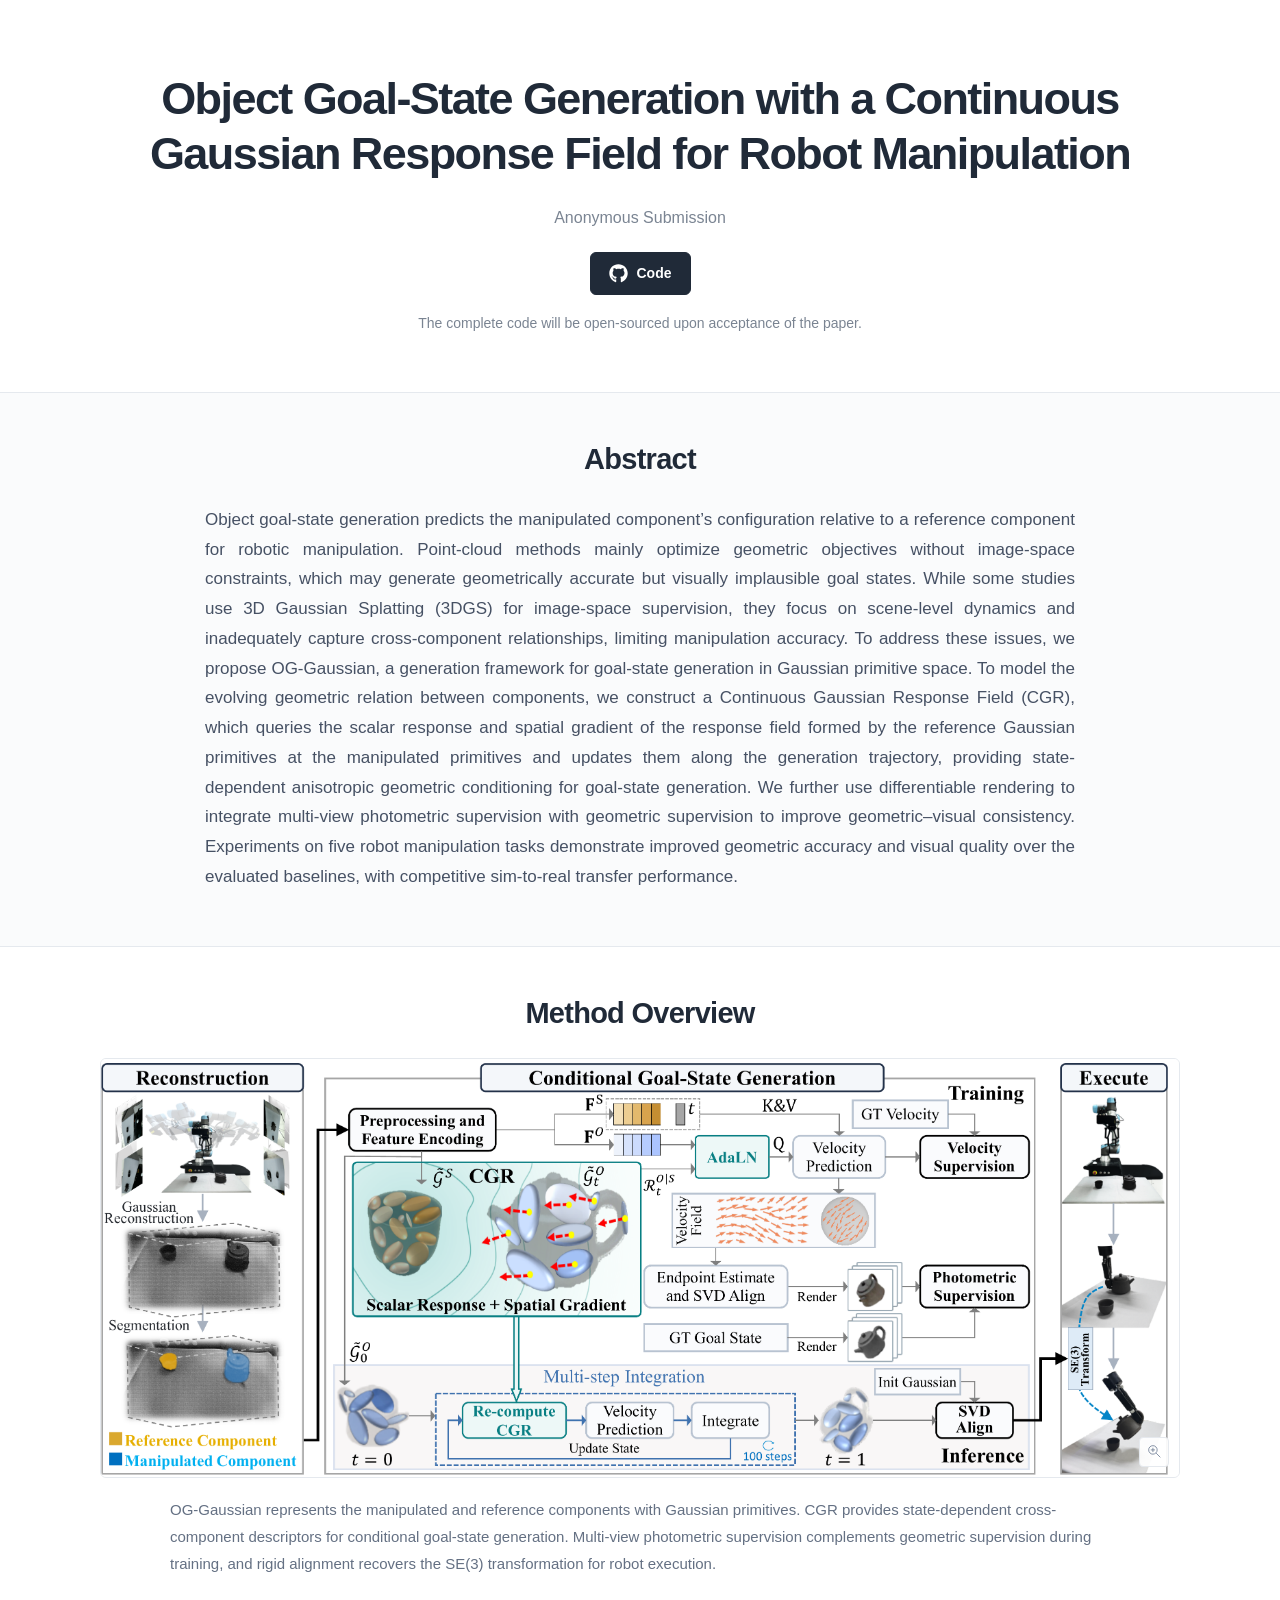
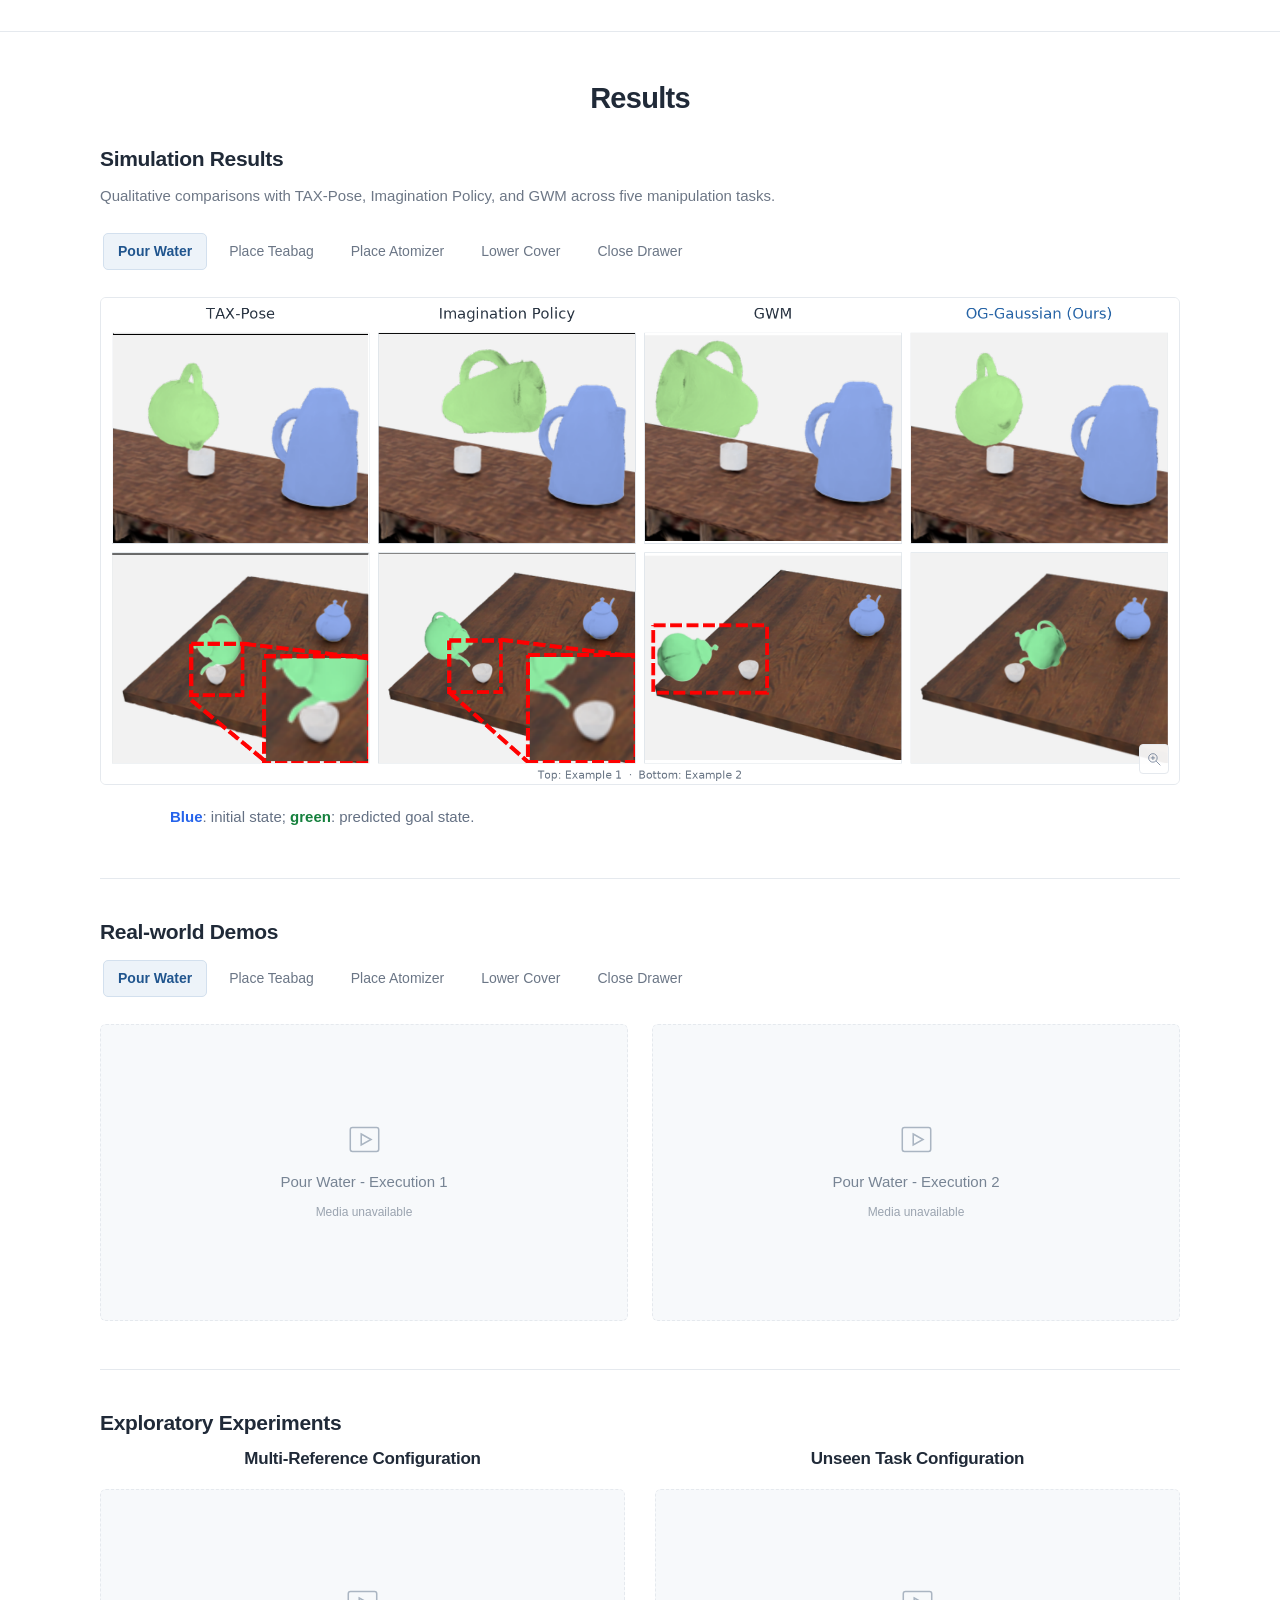
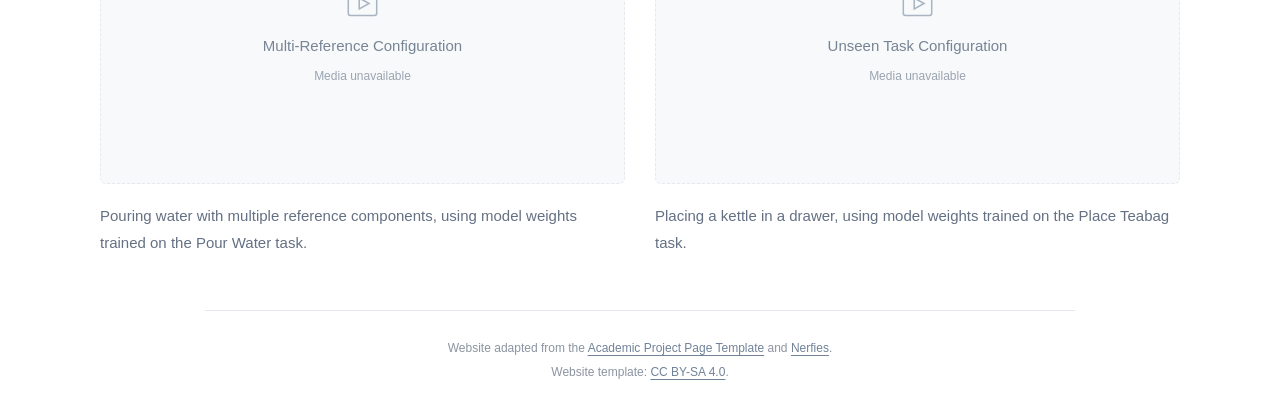
==== OG-Gaussian-standalone.html @ 36508d86 "Initial project release" ====
<!DOCTYPE html>
<html lang="en">
<head>
  <meta charset="utf-8">
  <meta name="viewport" content="width=device-width, initial-scale=1">
  <meta name="description" content="OG-Gaussian: object goal-state generation with a Continuous Gaussian Response Field for robot manipulation. Anonymous submission.">
  <meta name="robots" content="noindex, nofollow, noarchive">
  <meta name="referrer" content="no-referrer">
  <meta name="theme-color" content="#ffffff">
  <title>OG-Gaussian | Anonymous Submission</title>
  <link rel="icon" type="image/svg+xml" href="[data-uri]">
  <style>
:root {
  color-scheme: light;
  --ink: #202a38;
  --body: #465164;
  --muted: #7a8492;
  --accent: #2563a6;
  --line: #e5e9ee;
  --surface: #f7f9fb;
  font-family: Inter, "Helvetica Neue", Arial, sans-serif;
  font-synthesis: none;
  text-rendering: optimizeLegibility;
  -webkit-font-smoothing: antialiased;
}
* { box-sizing: border-box; }
html { scroll-behavior: smooth; }
body { margin: 0; color: var(--body); background: #fff; font-size: 17px; line-height: 1.75; }
[hidden] { display: none !important; }
button, a { -webkit-tap-highlight-color: transparent; }
button { font: inherit; }
a { color: var(--accent); text-underline-offset: 3px; }
a:hover { text-decoration-thickness: 2px; }
button:focus-visible, a:focus-visible, [tabindex="0"]:focus-visible { outline: 3px solid #77a6d8; outline-offset: 5px; }
.page-width { width: min(1080px, calc(100% - 64px)); margin-inline: auto; }
.reading-width { width: min(870px, calc(100% - 64px)); margin-inline: auto; }
.skip-link { position: absolute; top: 12px; left: 16px; padding: 8px 14px; background: #fff; transform: translateY(-160%); z-index: 10; }
.skip-link:focus { transform: translateY(0); }
.paper-header { padding: 72px 0 57px; text-align: center; }
.method-name { margin: 0 0 14px; color: var(--accent); font-size: 16px; font-weight: 700; letter-spacing: .08em; }
h1 { max-width: 1020px; margin: 0 auto; color: var(--ink); font-size: clamp(30px, 3.7vw, 45px); font-weight: 750; line-height: 1.22; letter-spacing: -.035em; text-wrap: balance; }
.submission-status { margin: 22px 0 20px; color: var(--muted); font-size: 16px; }
.code-release-note { margin: 16px 0 0; color: var(--muted); font-size: 14px; }
.code-link { display: inline-flex; align-items: center; justify-content: center; gap: 9px; min-height: 43px; padding: 7px 18px; border: 1px solid var(--ink); border-radius: 6px; background: var(--ink); color: #fff; font-size: 14px; font-weight: 600; line-height: 1.5; text-decoration: none; transition: background .16s, border-color .16s; }
.code-link:not([aria-disabled="true"]):hover { background: var(--accent); border-color: var(--accent); }
.code-link[aria-disabled="true"] { border-color: var(--line); background: var(--surface); color: #5c6777; cursor: default; }
.code-link svg { width: 19px; height: 19px; }
.paper-section { padding: 48px 0 54px; border-top: 1px solid var(--line); scroll-margin-top: 24px; }
.abstract-section { background: #fafbfc; }
h2 { margin: 0 0 26px; color: var(--ink); font-size: 29px; font-weight: 650; line-height: 1.3; letter-spacing: -.025em; text-align: center; }
h3 { margin: 0 0 10px; color: var(--ink); font-size: 21px; font-weight: 600; line-height: 1.4; letter-spacing: -.015em; }
.abstract-text { margin: 0; text-align: justify; }
.media-figure { margin: 0; }
figcaption { max-width: 940px; margin: 18px auto 0; color: #647083; font-size: 15px; line-height: 1.8; text-align: left; }
.state-color { font-weight: 600; }
.state-color--initial { color: #2563eb; }
.state-color--goal { color: #15803d; }
.media-slot { position: relative; display: grid; align-items: center; width: 100%; min-width: 0; overflow: hidden; border: 1px solid var(--line); border-radius: 6px; background: #fff; }
.media-slot.is-empty { border-style: dashed; background: var(--surface); }
.method-slot { min-height: 290px; }
.comparison-slot { min-height: 330px; }
.video-slot { aspect-ratio: 16 / 9; }
.media-placeholder { display: flex; align-items: center; justify-content: center; flex-direction: column; gap: 7px; width: 100%; height: 100%; min-height: inherit; padding: 38px 20px; background: var(--surface); text-align: center; }
.placeholder-icon { width: 35px; height: 35px; margin-bottom: 5px; color: #aab5c2; }
.placeholder-label { color: #778494; font-size: 15px; font-weight: 500; }
.placeholder-note { color: #9ba4b0; font-size: 12px; }
.image-trigger { position: relative; display: block; width: 100%; margin: 0; padding: 0; border: 0; background: #fff; cursor: zoom-in; }
.image-trigger img { display: block; width: 100%; height: auto; }
.image-trigger:focus-visible { outline-offset: -5px; }
.zoom-hint { position: absolute; right: 10px; bottom: 10px; display: grid; place-items: center; width: 30px; height: 30px; border: 1px solid var(--line); border-radius: 4px; background: rgb(255 255 255 / 92%); color: #60718a; }
.zoom-hint svg { width: 17px; height: 17px; }
.media-slot video { display: block; width: 100%; height: 100%; max-height: 75vh; object-fit: contain; background: #111722; }
.media-slot.has-media { min-height: 0; }
.results-group + .results-group { margin-top: 48px; padding-top: 38px; border-top: 1px solid var(--line); }
.section-description { max-width: 870px; margin: 0 0 21px; color: #6d7786; font-size: 15px; }
.task-tabs { display: flex; gap: 7px; margin-bottom: 18px; padding: 3px 3px 9px; overflow-x: auto; scrollbar-width: thin; }
.task-tab { flex: 0 0 auto; padding: 7px 14px; border: 1px solid transparent; border-radius: 5px; background: transparent; color: #6b7686; font-size: 14px; line-height: 1.5; cursor: pointer; transition: color .15s, background .15s; }
.task-tab:hover { background: var(--surface); color: var(--accent); }
.task-tab[aria-selected="true"] { border-color: #d3e0ee; background: #edf3f9; color: #20558e; font-weight: 600; }
.task-panel { outline: none; }
.real-world-gallery { max-width: 1080px; margin-inline: auto; }
.media-grid { display: grid; grid-template-columns: repeat(2, minmax(0, 1fr)); gap: 24px; }
.toy-grid { display: grid; grid-template-columns: repeat(2, minmax(0, 1fr)); gap: 30px; }
.toy-case h4 { margin: 0 0 18px; color: var(--ink); text-align: center; font-size: 17px; font-weight: 600; line-height: 1.4; letter-spacing: -.015em; }
.site-footer { padding: 24px 0 32px; border-top: 1px solid var(--line); color: #8b94a0; text-align: center; font-size: 12px; line-height: 1.7; }
.site-footer p { margin: 3px 0; }
.site-footer a { color: #718299; }
.noscript-message { padding: 20px 0; font-size: 14px; }
.image-viewer { width: fit-content; max-width: 96vw; max-height: 94vh; margin: auto; padding: 48px 20px 16px; border: 0; border-radius: 8px; background: #fff; box-shadow: 0 15px 80px rgb(0 0 0 / 20%); }
.image-viewer::backdrop { background: rgb(14 22 34 / 80%); }
.image-viewer img { display: block; max-width: 90vw; max-height: 76vh; margin: auto; object-fit: contain; }
.image-viewer p { max-width: 900px; margin: 12px auto 0; font-size: 14px; text-align: center; }
.image-viewer p:empty { display: none; }
.viewer-close { position: absolute; top: 5px; right: 8px; width: 36px; height: 36px; padding: 0; border: 0; background: transparent; color: #536074; font-size: 29px; line-height: 1; cursor: pointer; }
body.viewer-open { overflow: hidden; }
@media (max-width: 700px) {
  body { font-size: 16px; line-height: 1.8; }
  .page-width, .reading-width { width: calc(100% - 36px); }
  .paper-header { padding: 44px 0 37px; }
  h1 { font-size: clamp(27px, 5vw, 35px); line-height: 1.3; }
  .method-name { margin-bottom: 12px; font-size: 14px; }
  .submission-status { margin-top: 18px; font-size: 14px; }
  .paper-section { padding: 34px 0 39px; }
  h2 { margin-bottom: 23px; font-size: 25px; }
  h3 { font-size: 19px; }
  .abstract-text { text-align: left; }
  .method-slot { min-height: 190px; }
  .comparison-slot { min-height: 240px; }
  figcaption { margin-top: 13px; font-size: 14px; }
  .section-description { font-size: 14px; }
  .task-tabs { gap: 3px; margin-inline: -3px; }
  .task-tab { padding-inline: 11px; font-size: 13px; }
  .results-group + .results-group { margin-top: 33px; padding-top: 29px; }
  .toy-grid { grid-template-columns: 1fr; gap: 30px; }
  .site-footer { padding-bottom: 24px; font-size: 11px; }
}
@media (prefers-reduced-motion: reduce) {
  html { scroll-behavior: auto; }
  *, *::before, *::after { transition: none !important; }
}




</style>
  <!-- Standalone snapshot. Regenerate with scripts/export_standalone.py after editing the source page. -->
  
  
</head>
<body>
  <a class="skip-link" href="#abstract">Skip to content</a>
  <main>
    <!-- 1. Title and anonymous code link. No author or affiliation information. -->
    <header class="paper-header page-width" id="top">
      <h1>Object Goal-State Generation with a Continuous Gaussian Response Field for Robot Manipulation</h1>
      <p class="submission-status">Anonymous Submission</p>
      <a class="code-link" id="code-link" href="https://anonymous.4open.science/r/OG-Gaussian_code-47EC/" target="_self" rel="noopener noreferrer">
        <!-- GitHub icon: Font Awesome Free 5.15.1, CC BY 4.0, https://fontawesome.com/license/free -->
        <svg class="github-icon" viewBox="0 0 496 512" fill="currentColor" aria-hidden="true" focusable="false">
          <path d="M165.9 397.4c0 2-2.3 3.6-5.2 3.6-3.3.3-5.6-1.3-5.6-3.6 0-2 2.3-3.6 5.2-3.6 3-.3 5.6 1.3 5.6 3.6zm-31.1-4.5c-.7 2 1.3 4.3 4.3 4.9 2.6 1 5.6 0 6.2-2s-1.3-4.3-4.3-5.2c-2.6-.7-5.5.3-6.2 2.3zm44.2-1.7c-2.9.7-4.9 2.6-4.6 4.9.3 2 2.9 3.3 5.9 2.6 2.9-.7 4.9-2.6 4.6-4.6-.3-1.9-3-3.2-5.9-2.9zM244.8 8C106.1 8 0 113.3 0 252c0 110.9 69.8 205.8 169.5 239.2 12.8 2.3 17.3-5.6 17.3-12.1 0-6.2-.3-40.4-.3-61.4 0 0-70 15-84.7-29.8 0 0-11.4-29.1-27.8-36.6 0 0-22.9-15.7 1.6-15.4 0 0 24.9 2 38.6 25.8 21.9 38.6 58.6 27.5 72.9 20.9 2.3-16 8.8-27.1 16-33.7-55.9-6.2-112.3-14.3-112.3-110.5 0-27.5 7.6-41.3 23.6-58.9-2.6-6.5-11.1-33.3 2.6-67.9 20.9-6.5 69 27 69 27 20-5.6 41.5-8.5 62.8-8.5s42.8 2.9 62.8 8.5c0 0 48.1-33.6 69-27 13.7 34.7 5.2 61.4 2.6 67.9 16 17.7 25.8 31.5 25.8 58.9 0 96.5-58.9 104.2-114.8 110.5 9.2 7.9 17 22.9 17 46.4 0 33.7-.3 75.4-.3 83.6 0 6.5 4.6 14.4 17.3 12.1C428.2 457.8 496 362.9 496 252 496 113.3 383.5 8 244.8 8zM97.2 352.9c-1.3 1-1 3.3.7 5.2 1.6 1.6 3.9 2.3 5.2 1 1.3-1 1-3.3-.7-5.2-1.6-1.6-3.9-2.3-5.2-1zm-10.8-8.1c-.7 1.3.3 2.9 2.3 3.9 1.6 1 3.6.7 4.3-.7.7-1.3-.3-2.9-2.3-3.9-2-.6-3.6-.3-4.3.7zm32.4 35.6c-1.6 1.3-1 4.3 1.3 6.2 2.3 2.3 5.2 2.6 6.5 1 1.3-1.3.7-4.3-1.3-6.2-2.2-2.3-5.2-2.6-6.5-1zm-11.4-14.7c-1.6 1-1.6 3.6 0 5.9 1.6 2.3 4.3 3.3 5.6 2.3 1.6-1.3 1.6-3.9 0-6.2-1.4-2.3-4-3.3-5.6-2z"/>
        </svg>
        <span>Code</span>
      </a>
      <p class="code-release-note">The complete code will be open-sourced upon acceptance of the paper.</p>
    </header>

    <!-- 2. Abstract: text only. -->
    <section class="paper-section abstract-section" id="abstract" aria-labelledby="abstract-title">
      <div class="reading-width">
        <h2 id="abstract-title">Abstract</h2>
        <p class="abstract-text">Object goal-state generation predicts the manipulated component’s configuration relative to a reference component for robotic manipulation. Point-cloud methods mainly optimize geometric objectives without image-space constraints, which may generate geometrically accurate but visually implausible goal states. While some studies use 3D Gaussian Splatting (3DGS) for image-space supervision, they focus on scene-level dynamics and inadequately capture cross-component relationships, limiting manipulation accuracy. To address these issues, we propose OG-Gaussian, a generation framework for goal-state generation in Gaussian primitive space. To model the evolving geometric relation between components, we construct a Continuous Gaussian Response Field (CGR), which queries the scalar response and spatial gradient of the response field formed by the reference Gaussian primitives at the manipulated primitives and updates them along the generation trajectory, providing state-dependent anisotropic geometric conditioning for goal-state generation. We further use differentiable rendering to integrate multi-view photometric supervision with geometric supervision to improve geometric–visual consistency. Experiments on five robot manipulation tasks demonstrate improved geometric accuracy and visual quality over the evaluated baselines, with competitive sim-to-real transfer performance.</p>
      </div>
    </section>

    <!-- 3. Static method figure. No CGR animation. -->
    <section class="paper-section" id="method" aria-labelledby="method-title">
      <div class="page-width">
        <h2 id="method-title">Method Overview</h2>
        <figure class="media-figure method-figure">
          <div class="media-slot method-slot" id="method-media">
            <div class="media-placeholder">
              <span class="placeholder-label">Method overview</span>
              <span class="placeholder-note">Figure forthcoming</span>
            </div>
          </div>
          <figcaption>OG-Gaussian represents the manipulated and reference components with Gaussian primitives. CGR provides state-dependent cross-component descriptors for conditional goal-state generation. Multi-view photometric supervision complements geometric supervision during training, and rigid alignment recovers the SE(3) transformation for robot execution.</figcaption>
        </figure>
      </div>
    </section>

    <!-- 4. Simulation comparisons and real-robot demos. No quantitative tables. -->
    <section class="paper-section" id="results" aria-labelledby="results-title">
      <div class="page-width">
        <h2 id="results-title">Results</h2>
        <div class="results-group">
          <h3>Simulation Results</h3>
          <p class="section-description">Qualitative comparisons with TAX-Pose, Imagination Policy, and GWM across five manipulation tasks.</p>
          <div class="task-gallery" id="simulation-gallery" aria-label="Simulation results">
            <div class="media-slot comparison-slot">
              <div class="media-placeholder">
                <span class="placeholder-label">Simulation comparisons</span>
                <span class="placeholder-note">Figures forthcoming</span>
              </div>
            </div>
          </div>
        </div>
        <div class="results-group">
          <h3>Real-world Demos</h3>
          <div class="task-gallery real-world-gallery" id="real-world-gallery" aria-label="Real-world demos">
            <div class="media-slot video-slot">
              <div class="media-placeholder">
                <span class="placeholder-label">Real-world manipulation</span>
                <span class="placeholder-note">Videos forthcoming</span>
              </div>
            </div>
          </div>
        </div>
        <!-- Exploratory examples, distinct from the main task demonstrations. -->
        <div class="results-group" id="toy-cases" aria-labelledby="toy-title">
          <h3 id="toy-title">Exploratory Experiments</h3>
          <div class="toy-grid">
            <article class="toy-case">
              <h4>Multi-Reference Configuration</h4>
              <figure class="media-figure">
                <div class="media-slot video-slot" id="multiple-references-media">
                  <div class="media-placeholder">
                    <span class="placeholder-label">Multi-Reference Configuration</span>
                    <span class="placeholder-note">Demo forthcoming</span>
                  </div>
                </div>
                <figcaption id="multiple-references-caption" hidden></figcaption>
              </figure>
            </article>
            <article class="toy-case">
              <h4>Unseen Task Configuration</h4>
              <figure class="media-figure">
                <div class="media-slot video-slot" id="unseen-tasks-media">
                  <div class="media-placeholder">
                    <span class="placeholder-label">Unseen Task Configuration</span>
                    <span class="placeholder-note">Demo forthcoming</span>
                  </div>
                </div>
                <figcaption id="unseen-tasks-caption" hidden></figcaption>
              </figure>
            </article>
          </div>
        </div>
      </div>
    </section>
  </main>
  <noscript><p class="noscript-message reading-width">Enable JavaScript to view task-specific images and videos.</p></noscript>
  <footer class="site-footer reading-width">
    <p>Website adapted from the <a href="https://github.com/eliahuhorwitz/Academic-project-page-template" target="_blank" rel="noopener noreferrer">Academic Project Page Template</a> and <a href="https://nerfies.github.io/" target="_blank" rel="noopener noreferrer">Nerfies</a>.</p>
    <p>Website template: <a href="https://creativecommons.org/licenses/by-sa/4.0/" target="_blank" rel="license noopener noreferrer">CC BY-SA 4.0</a>.</p>
  </footer>
  <dialog class="image-viewer" id="image-viewer" aria-label="Enlarged figure">
    <button class="viewer-close" id="viewer-close" type="button" aria-label="Close enlarged figure">×</button>
    <img id="viewer-image" alt="">
    <p id="viewer-caption"></p>
  </dialog>
<script>
window.OG_GAUSSIAN_CONTENT = {"codeUrl":"https://anonymous.4open.science/r/OG-Gaussian_code-47EC/","method":{"src":"[data-uri]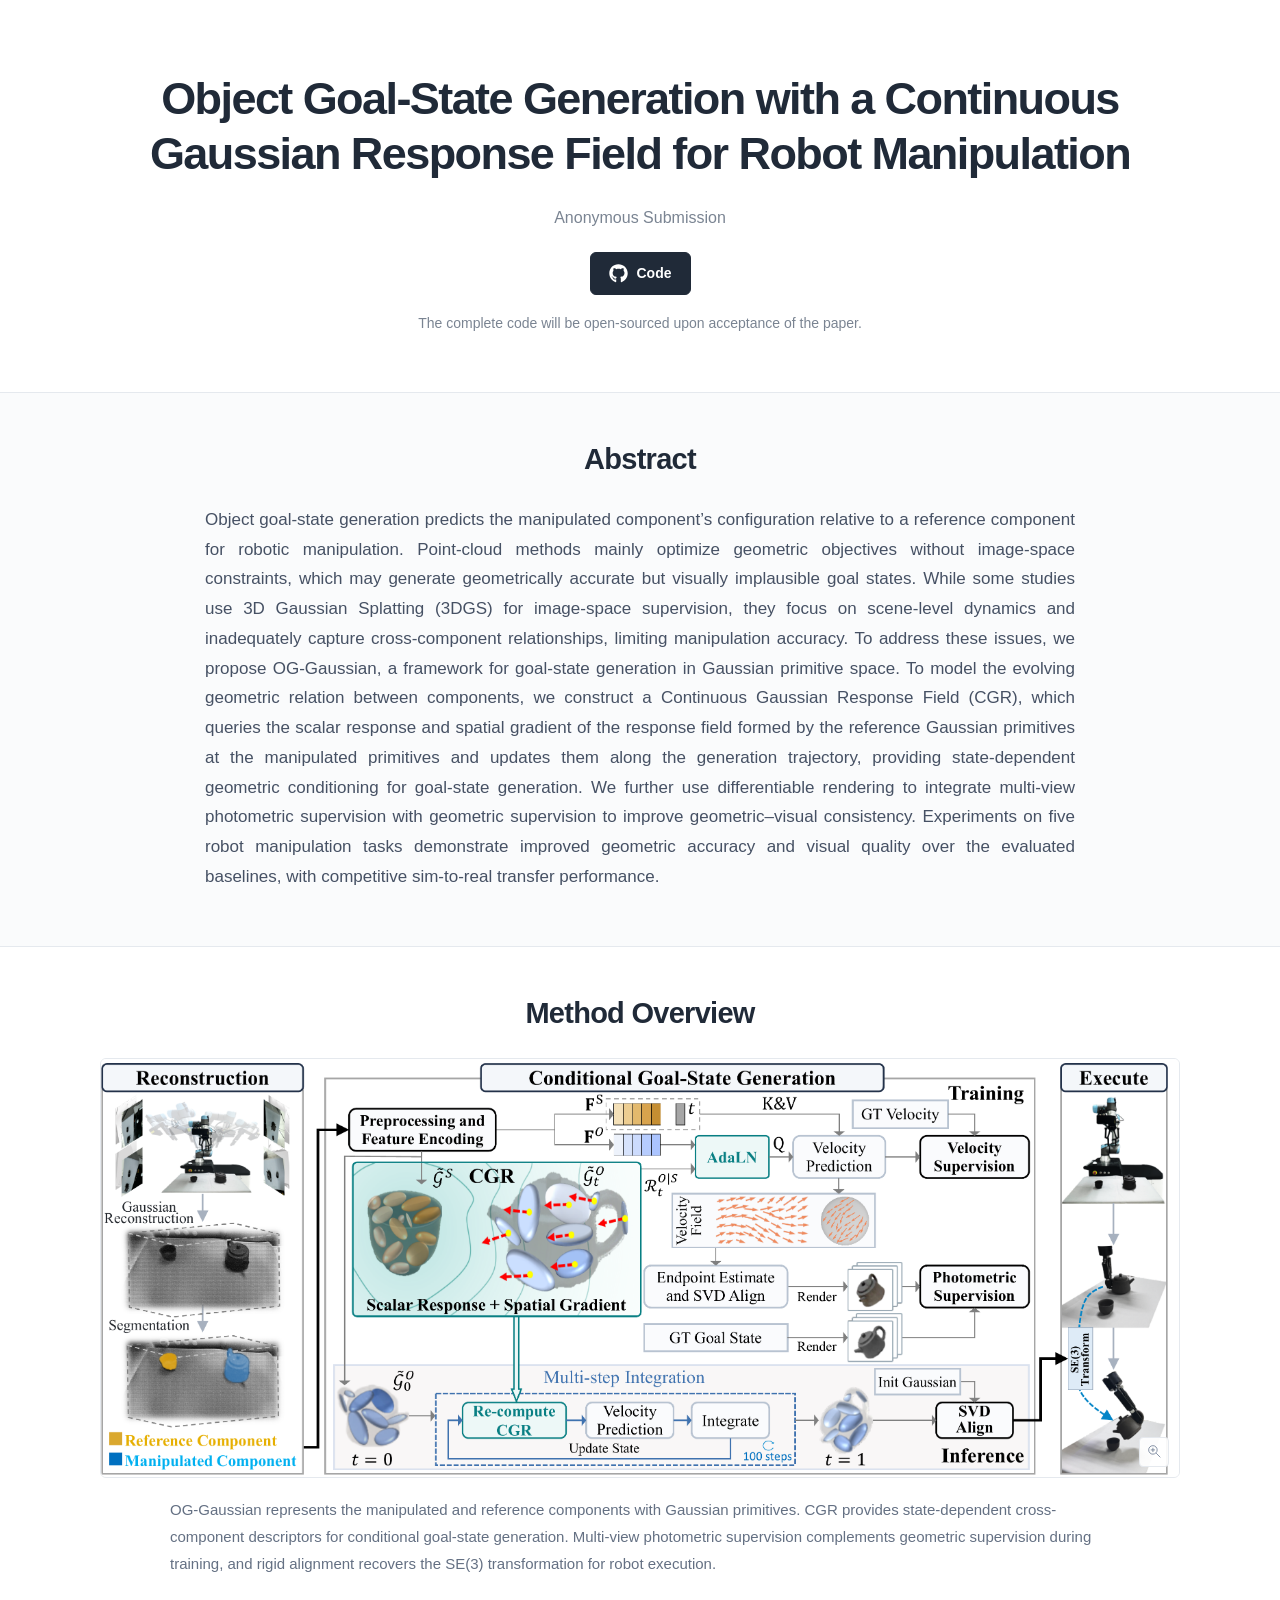
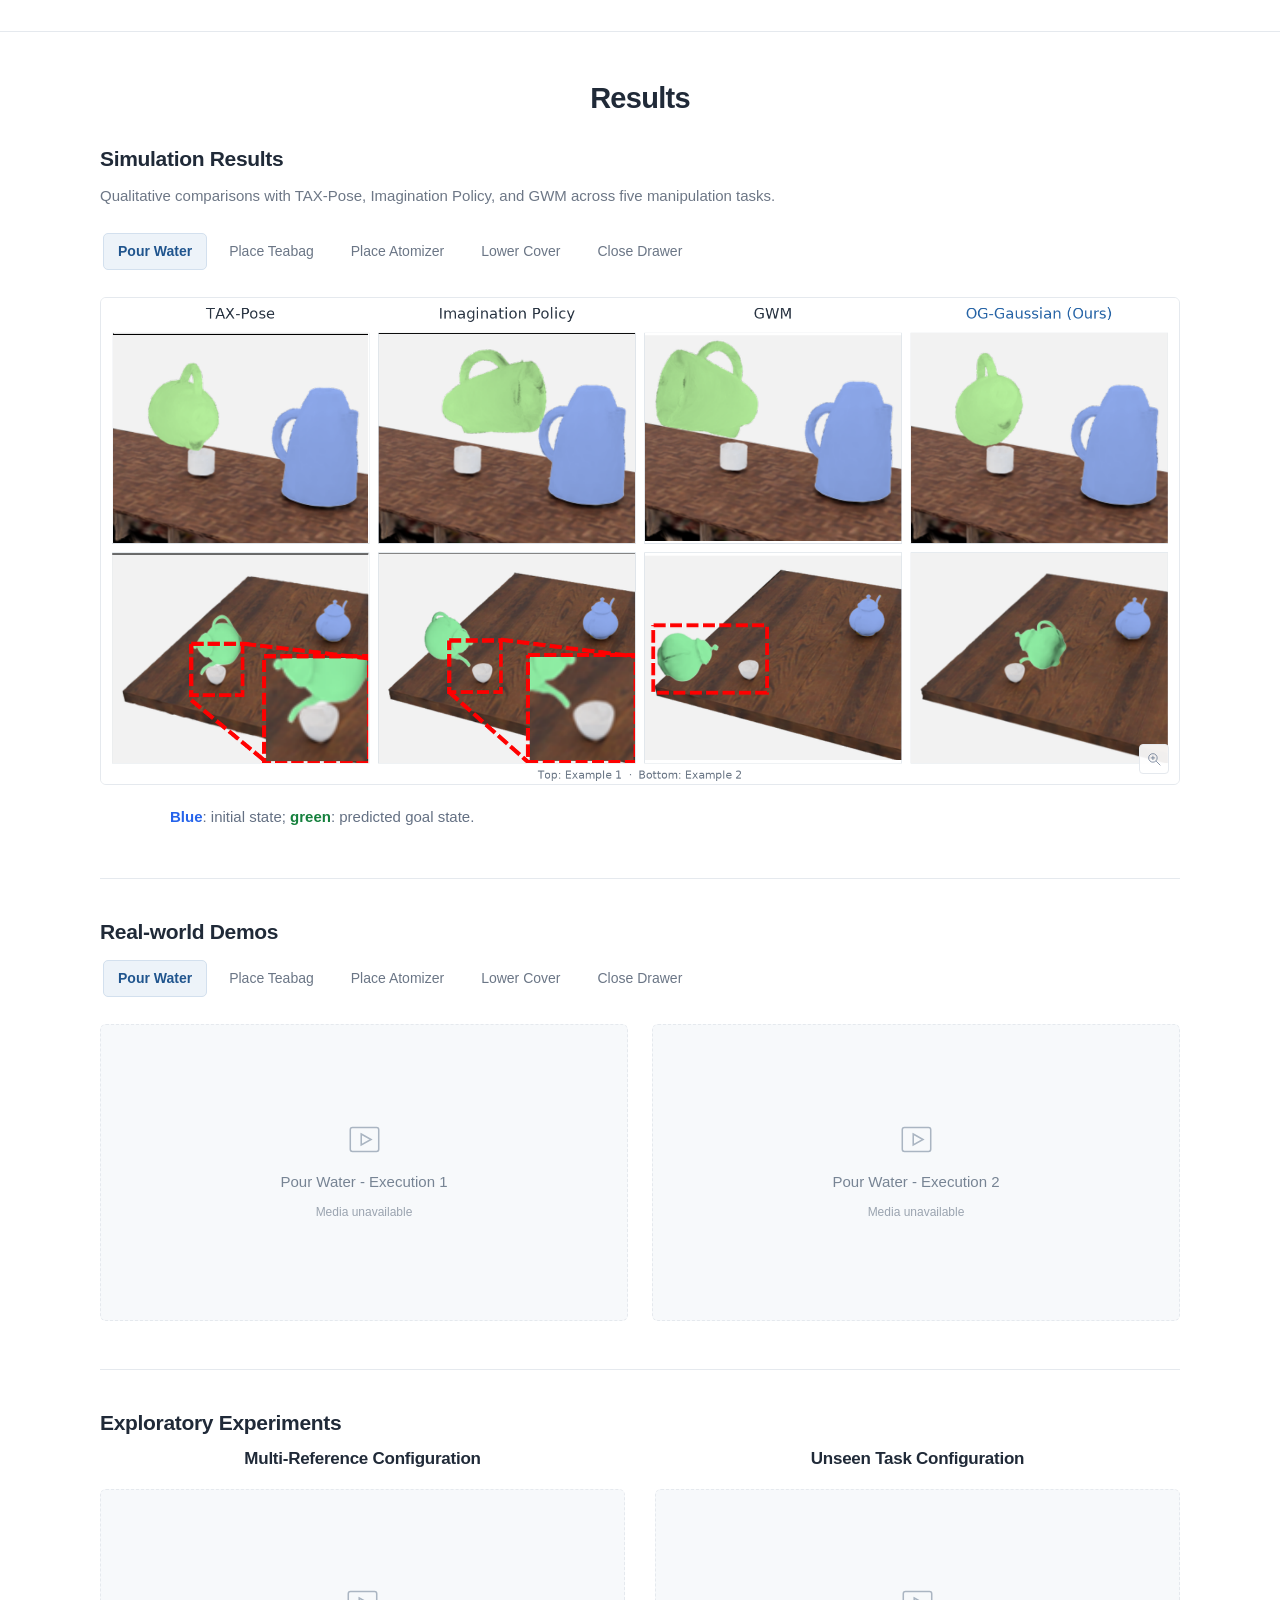
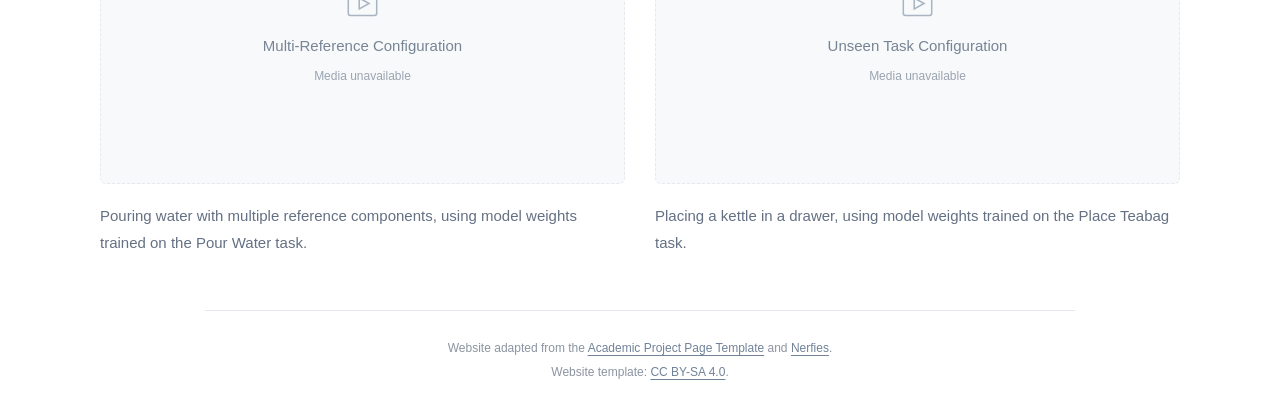
